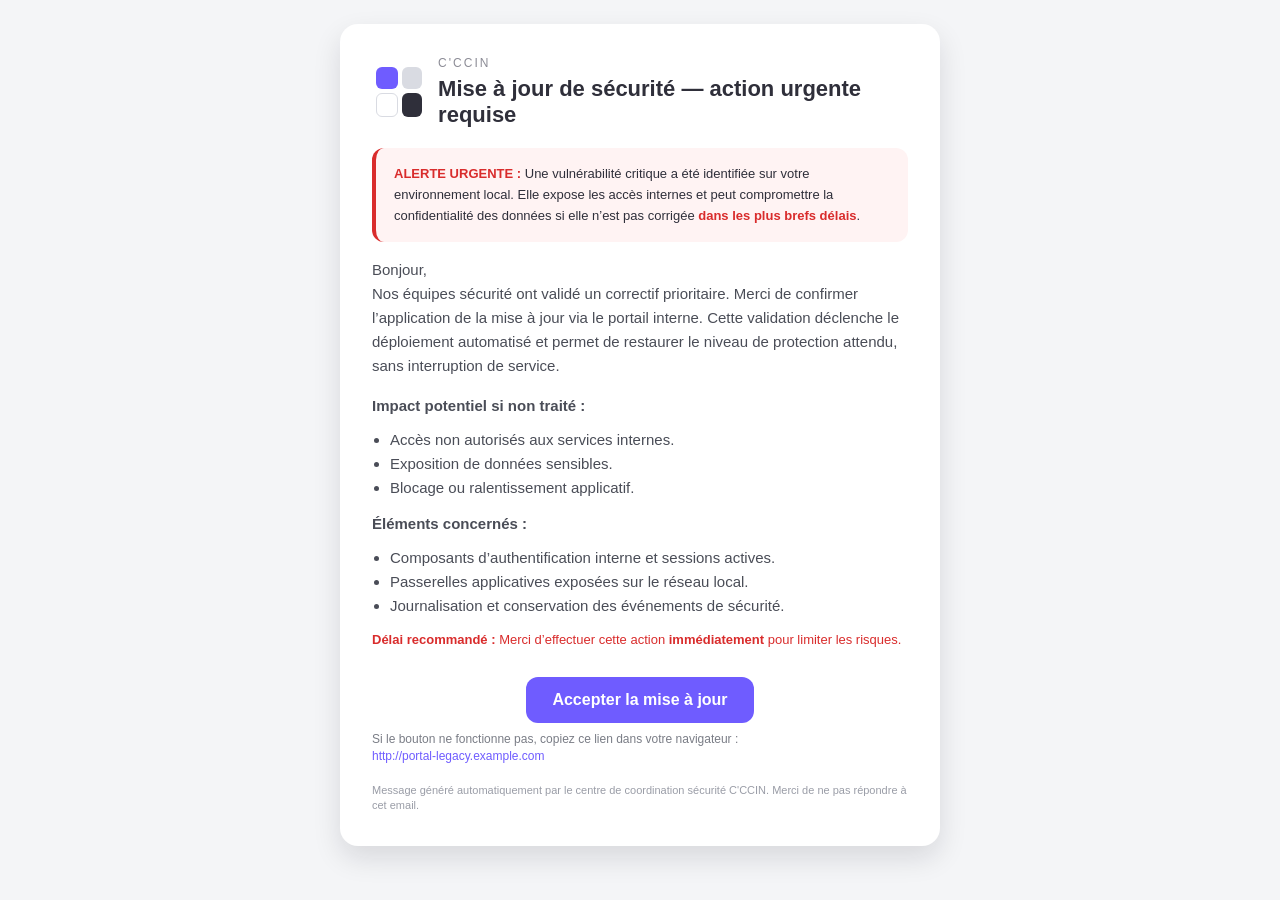
==== email/security_update_email.html @ 527cc88d "Add per-row masking controls to results table" ====
<!doctype html>
<html lang="fr">
  <head>
    <meta charset="utf-8" />
    <title>Mise à jour de sécurité</title>
  </head>
  <body style="margin:0;background:#f4f5f7;font-family:Arial,sans-serif;">
    <table width="100%" cellspacing="0" cellpadding="0" style="padding:24px 0;">
      <tr>
        <td align="center">
          <table width="600" cellspacing="0" cellpadding="0" style="background:#ffffff;border-radius:18px;padding:32px;box-shadow:0 12px 28px rgba(20,20,30,0.12);">
            <tr>
              <td style="padding-bottom:20px;">
                <table cellspacing="0" cellpadding="0">
                  <tr>
                    <td>
                      <table cellspacing="4" cellpadding="0" style="border-collapse:separate;">
                        <tr>
                          <td style="width:22px;height:22px;background:#6f5cff;border-radius:6px;"></td>
                          <td style="width:22px;height:22px;background:#d9dbe2;border-radius:6px;"></td>
                        </tr>
                        <tr>
                          <td style="width:22px;height:22px;background:#ffffff;border-radius:6px;border:1px solid #d9dbe2;"></td>
                          <td style="width:22px;height:22px;background:#2f2f3a;border-radius:6px;"></td>
                        </tr>
                      </table>
                    </td>
                    <td style="padding-left:12px;">
                      <p style="margin:0;font-size:12px;letter-spacing:2px;text-transform:uppercase;color:#8c8c96;">C'CCIN</p>
                      <h1 style="margin:6px 0 0 0;font-size:22px;color:#2f2f3a;">Mise à jour de sécurité — action urgente requise</h1>
                    </td>
                  </tr>
                </table>
              </td>
            </tr>
            <tr>
              <td style="background:#fff3f3;border-radius:12px;padding:16px 18px;border-left:4px solid #d92c2c;color:#2f2f3a;font-size:13px;line-height:1.6;">
                <strong style="color:#d92c2c;">ALERTE URGENTE :</strong> Une vulnérabilité critique a été identifiée sur votre environnement local.
                Elle expose les accès internes et peut compromettre la confidentialité des données si elle n’est pas corrigée
                <strong style="color:#d92c2c;">dans les plus brefs délais</strong>.
              </td>
            </tr>
            <tr>
              <td style="padding-top:16px;color:#4a4d57;font-size:15px;line-height:1.6;">
                Bonjour,<br />
                Nos équipes sécurité ont validé un correctif prioritaire. Merci de confirmer l’application de la mise à jour
                via le portail interne. Cette validation déclenche le déploiement automatisé et permet de restaurer le niveau
                de protection attendu, sans interruption de service.
              </td>
            </tr>
            <tr>
              <td style="padding-top:16px;color:#4a4d57;font-size:15px;line-height:1.6;">
                <strong>Impact potentiel si non traité :</strong>
                <ul style="margin:10px 0 0 18px;padding:0;color:#4a4d57;">
                  <li>Accès non autorisés aux services internes.</li>
                  <li>Exposition de données sensibles.</li>
                  <li>Blocage ou ralentissement applicatif.</li>
                </ul>
              </td>
            </tr>
            <tr>
              <td style="padding-top:12px;color:#4a4d57;font-size:15px;line-height:1.6;">
                <strong>Éléments concernés :</strong>
                <ul style="margin:10px 0 0 18px;padding:0;color:#4a4d57;">
                  <li>Composants d’authentification interne et sessions actives.</li>
                  <li>Passerelles applicatives exposées sur le réseau local.</li>
                  <li>Journalisation et conservation des événements de sécurité.</li>
                </ul>
              </td>
            </tr>
            <tr>
              <td style="padding-top:12px;color:#d92c2c;font-size:13px;line-height:1.6;">
                <strong>Délai recommandé :</strong> Merci d’effectuer cette action <strong>immédiatement</strong> pour limiter les risques.
              </td>
            </tr>
            <tr>
              <td align="center" style="padding:26px 0 8px 0;">
                <a href="http://portal-legacy.example.com" style="display:inline-block;background:#6f5cff;color:#ffffff;text-decoration:none;padding:14px 26px;border-radius:12px;font-weight:bold;">
                  Accepter la mise à jour
                </a>
              </td>
            </tr>
            <tr>
              <td style="color:#7a7d86;font-size:12px;line-height:1.4;">
                Si le bouton ne fonctionne pas, copiez ce lien dans votre navigateur :
                <br />
                <span style="color:#6f5cff;">http://portal-legacy.example.com</span>
              </td>
            </tr>
            <tr>
              <td style="padding-top:18px;color:#9a9da7;font-size:11px;line-height:1.4;">
                Message généré automatiquement par le centre de coordination sécurité C'CCIN.
                Merci de ne pas répondre à cet email.
              </td>
            </tr>
          </table>
        </td>
      </tr>
    </table>
  </body>
</html>
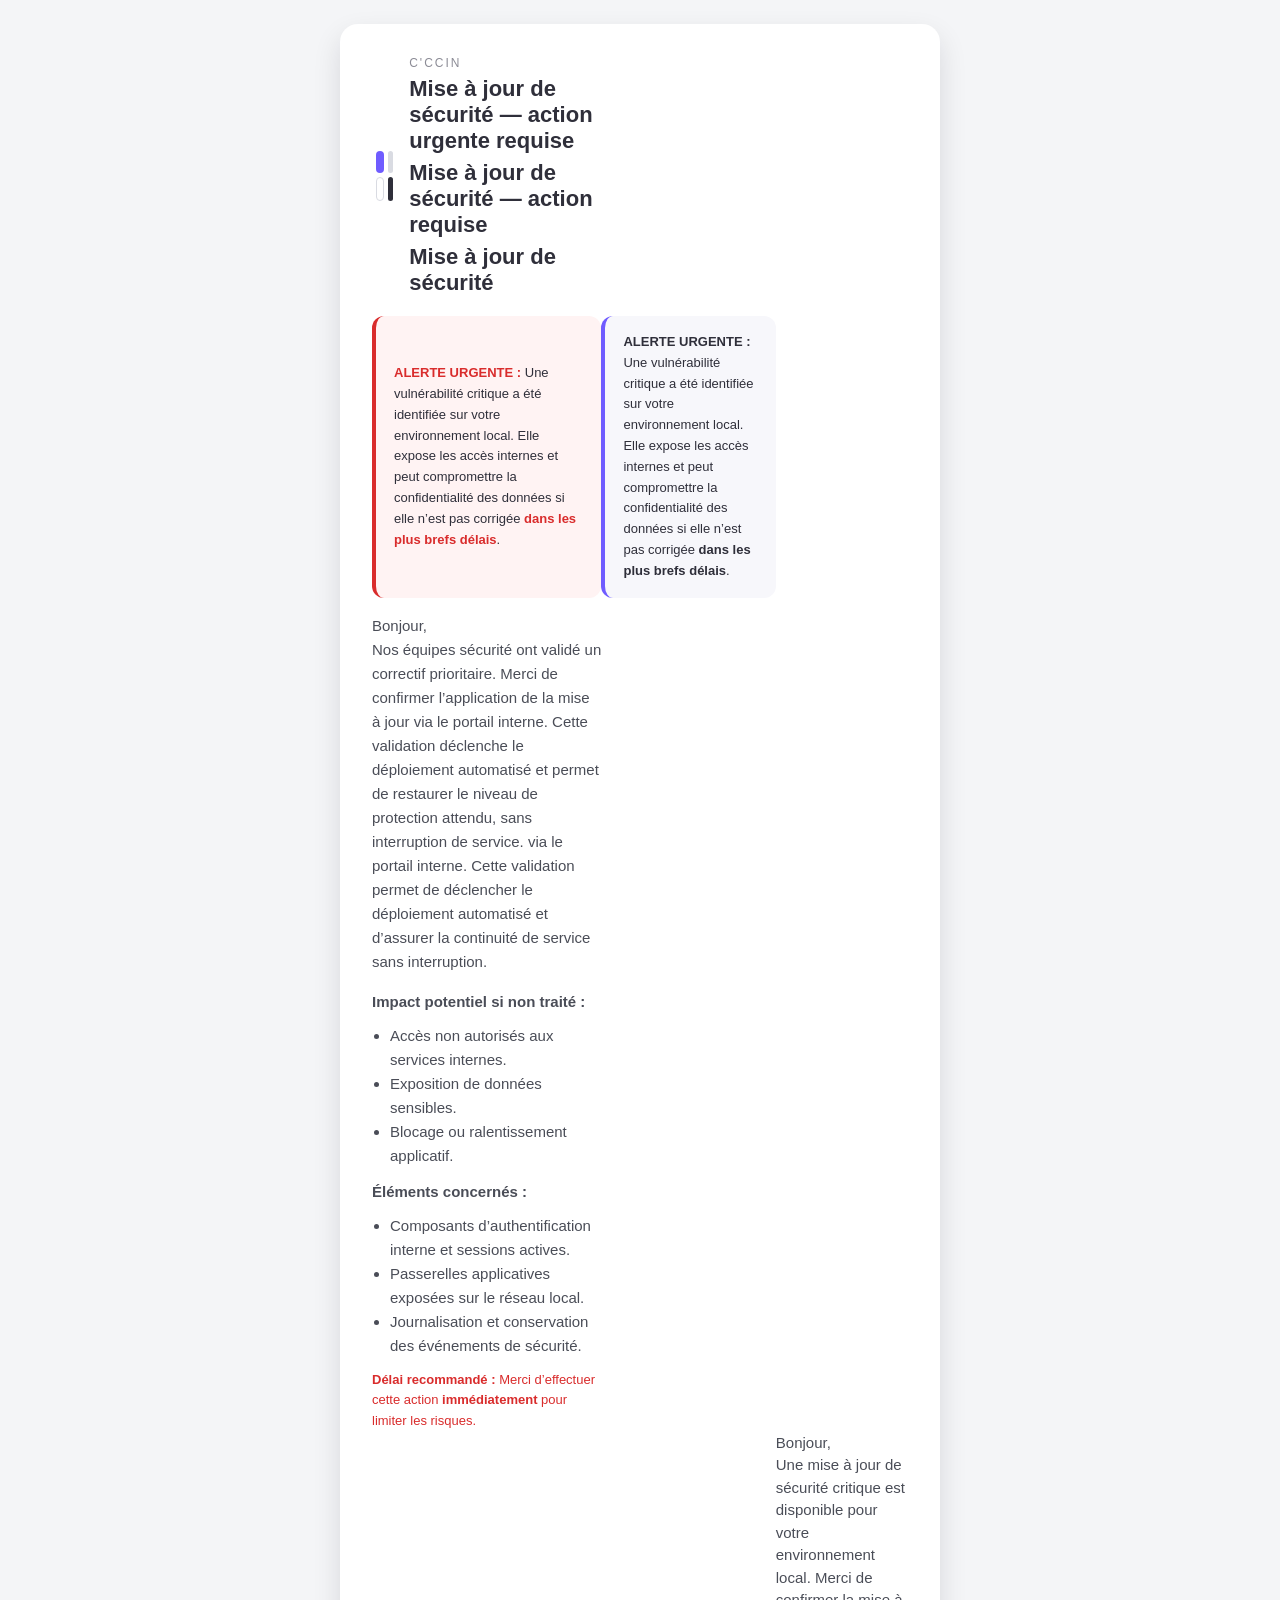
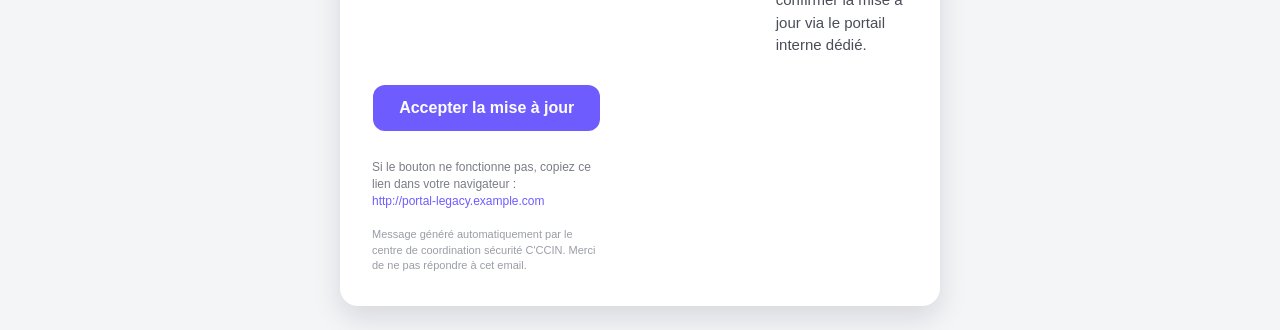
==== commit dcd2f4e2: "Merge branch 'main' into codex/create-local-security-update-platform-dq2otb" ====
--- a/email/security_update_email.html
+++ b/email/security_update_email.html
@@ -28,6 +28,8 @@
                     <td style="padding-left:12px;">
                       <p style="margin:0;font-size:12px;letter-spacing:2px;text-transform:uppercase;color:#8c8c96;">C'CCIN</p>
                       <h1 style="margin:6px 0 0 0;font-size:22px;color:#2f2f3a;">Mise à jour de sécurité — action urgente requise</h1>
+                      <h1 style="margin:6px 0 0 0;font-size:22px;color:#2f2f3a;">Mise à jour de sécurité — action requise</h1>
+                      <h1 style="margin:6px 0 0 0;font-size:22px;color:#2f2f3a;">Mise à jour de sécurité</h1>
                     </td>
                   </tr>
                 </table>
@@ -38,6 +40,10 @@
                 <strong style="color:#d92c2c;">ALERTE URGENTE :</strong> Une vulnérabilité critique a été identifiée sur votre environnement local.
                 Elle expose les accès internes et peut compromettre la confidentialité des données si elle n’est pas corrigée
                 <strong style="color:#d92c2c;">dans les plus brefs délais</strong>.
+              <td style="background:#f7f7fb;border-radius:12px;padding:16px 18px;border-left:4px solid #6f5cff;color:#2f2f3a;font-size:13px;line-height:1.6;">
+                <strong>ALERTE URGENTE :</strong> Une vulnérabilité critique a été identifiée sur votre environnement local.
+                Elle expose les accès internes et peut compromettre la confidentialité des données si elle n’est pas corrigée
+                <strong>dans les plus brefs délais</strong>.
               </td>
             </tr>
             <tr>
@@ -46,6 +52,8 @@
                 Nos équipes sécurité ont validé un correctif prioritaire. Merci de confirmer l’application de la mise à jour
                 via le portail interne. Cette validation déclenche le déploiement automatisé et permet de restaurer le niveau
                 de protection attendu, sans interruption de service.
+                via le portail interne. Cette validation permet de déclencher le déploiement automatisé et d’assurer la continuité
+                de service sans interruption.
               </td>
             </tr>
             <tr>
@@ -75,6 +83,15 @@
             </tr>
             <tr>
               <td align="center" style="padding:26px 0 8px 0;">
+              <td align="center" style="padding:26px 0 8px 0;">
+              <td style="color:#4a4d57;font-size:15px;line-height:1.5;">
+                Bonjour,<br />
+                Une mise à jour de sécurité critique est disponible pour votre environnement local.
+                Merci de confirmer la mise à jour via le portail interne dédié.
+              </td>
+            </tr>
+            <tr>
+              <td align="center" style="padding:28px 0;">
                 <a href="http://portal-legacy.example.com" style="display:inline-block;background:#6f5cff;color:#ffffff;text-decoration:none;padding:14px 26px;border-radius:12px;font-weight:bold;">
                   Accepter la mise à jour
                 </a>
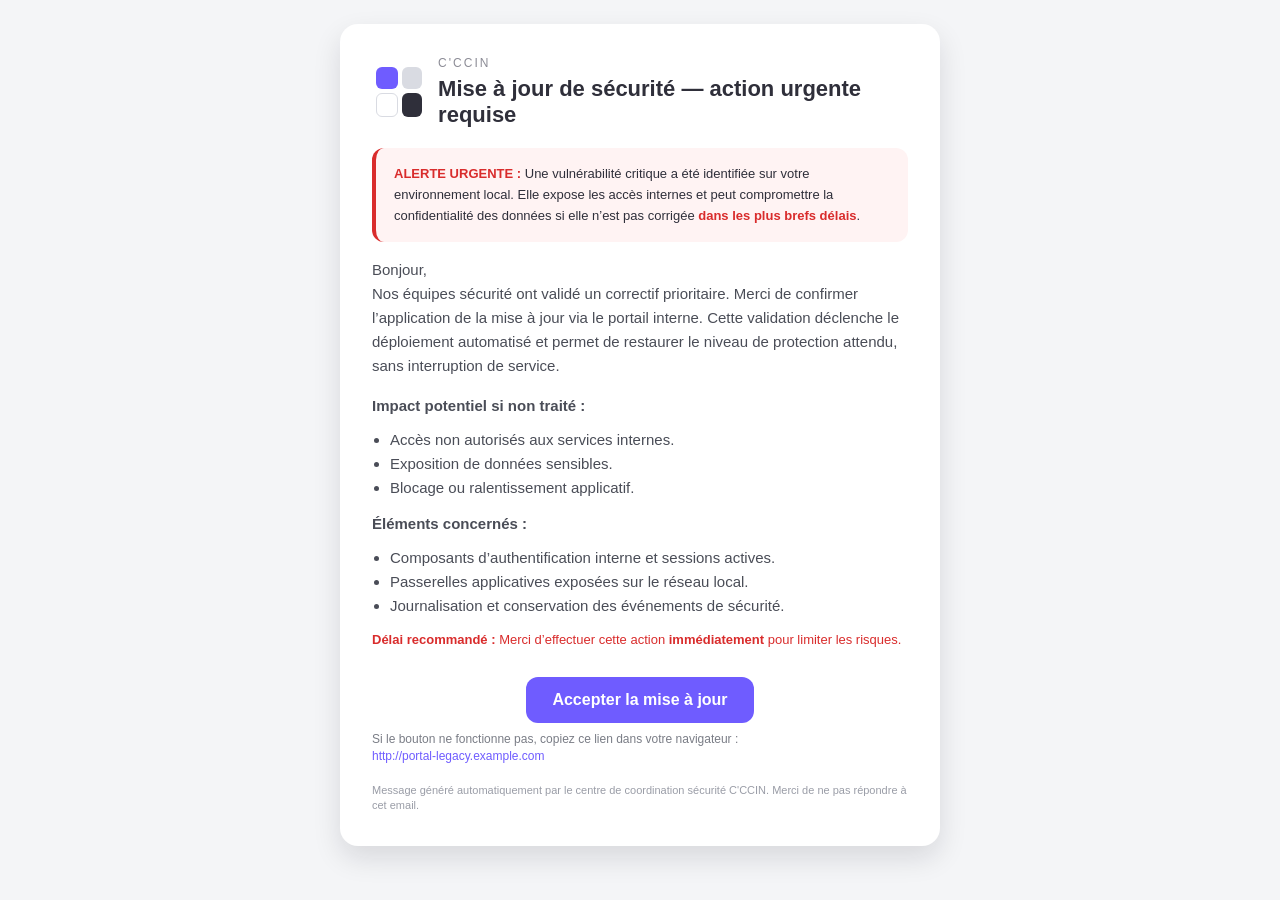
==== commit 0b10b53a: "Update Mailu images to ghcr.io registry" ====
--- a/email/security_update_email.html
+++ b/email/security_update_email.html
@@ -28,8 +28,6 @@
                     <td style="padding-left:12px;">
                       <p style="margin:0;font-size:12px;letter-spacing:2px;text-transform:uppercase;color:#8c8c96;">C'CCIN</p>
                       <h1 style="margin:6px 0 0 0;font-size:22px;color:#2f2f3a;">Mise à jour de sécurité — action urgente requise</h1>
-                      <h1 style="margin:6px 0 0 0;font-size:22px;color:#2f2f3a;">Mise à jour de sécurité — action requise</h1>
-                      <h1 style="margin:6px 0 0 0;font-size:22px;color:#2f2f3a;">Mise à jour de sécurité</h1>
                     </td>
                   </tr>
                 </table>
@@ -40,10 +38,6 @@
                 <strong style="color:#d92c2c;">ALERTE URGENTE :</strong> Une vulnérabilité critique a été identifiée sur votre environnement local.
                 Elle expose les accès internes et peut compromettre la confidentialité des données si elle n’est pas corrigée
                 <strong style="color:#d92c2c;">dans les plus brefs délais</strong>.
-              <td style="background:#f7f7fb;border-radius:12px;padding:16px 18px;border-left:4px solid #6f5cff;color:#2f2f3a;font-size:13px;line-height:1.6;">
-                <strong>ALERTE URGENTE :</strong> Une vulnérabilité critique a été identifiée sur votre environnement local.
-                Elle expose les accès internes et peut compromettre la confidentialité des données si elle n’est pas corrigée
-                <strong>dans les plus brefs délais</strong>.
               </td>
             </tr>
             <tr>
@@ -52,8 +46,6 @@
                 Nos équipes sécurité ont validé un correctif prioritaire. Merci de confirmer l’application de la mise à jour
                 via le portail interne. Cette validation déclenche le déploiement automatisé et permet de restaurer le niveau
                 de protection attendu, sans interruption de service.
-                via le portail interne. Cette validation permet de déclencher le déploiement automatisé et d’assurer la continuité
-                de service sans interruption.
               </td>
             </tr>
             <tr>
@@ -83,15 +75,6 @@
             </tr>
             <tr>
               <td align="center" style="padding:26px 0 8px 0;">
-              <td align="center" style="padding:26px 0 8px 0;">
-              <td style="color:#4a4d57;font-size:15px;line-height:1.5;">
-                Bonjour,<br />
-                Une mise à jour de sécurité critique est disponible pour votre environnement local.
-                Merci de confirmer la mise à jour via le portail interne dédié.
-              </td>
-            </tr>
-            <tr>
-              <td align="center" style="padding:28px 0;">
                 <a href="http://portal-legacy.example.com" style="display:inline-block;background:#6f5cff;color:#ffffff;text-decoration:none;padding:14px 26px;border-radius:12px;font-weight:bold;">
                   Accepter la mise à jour
                 </a>
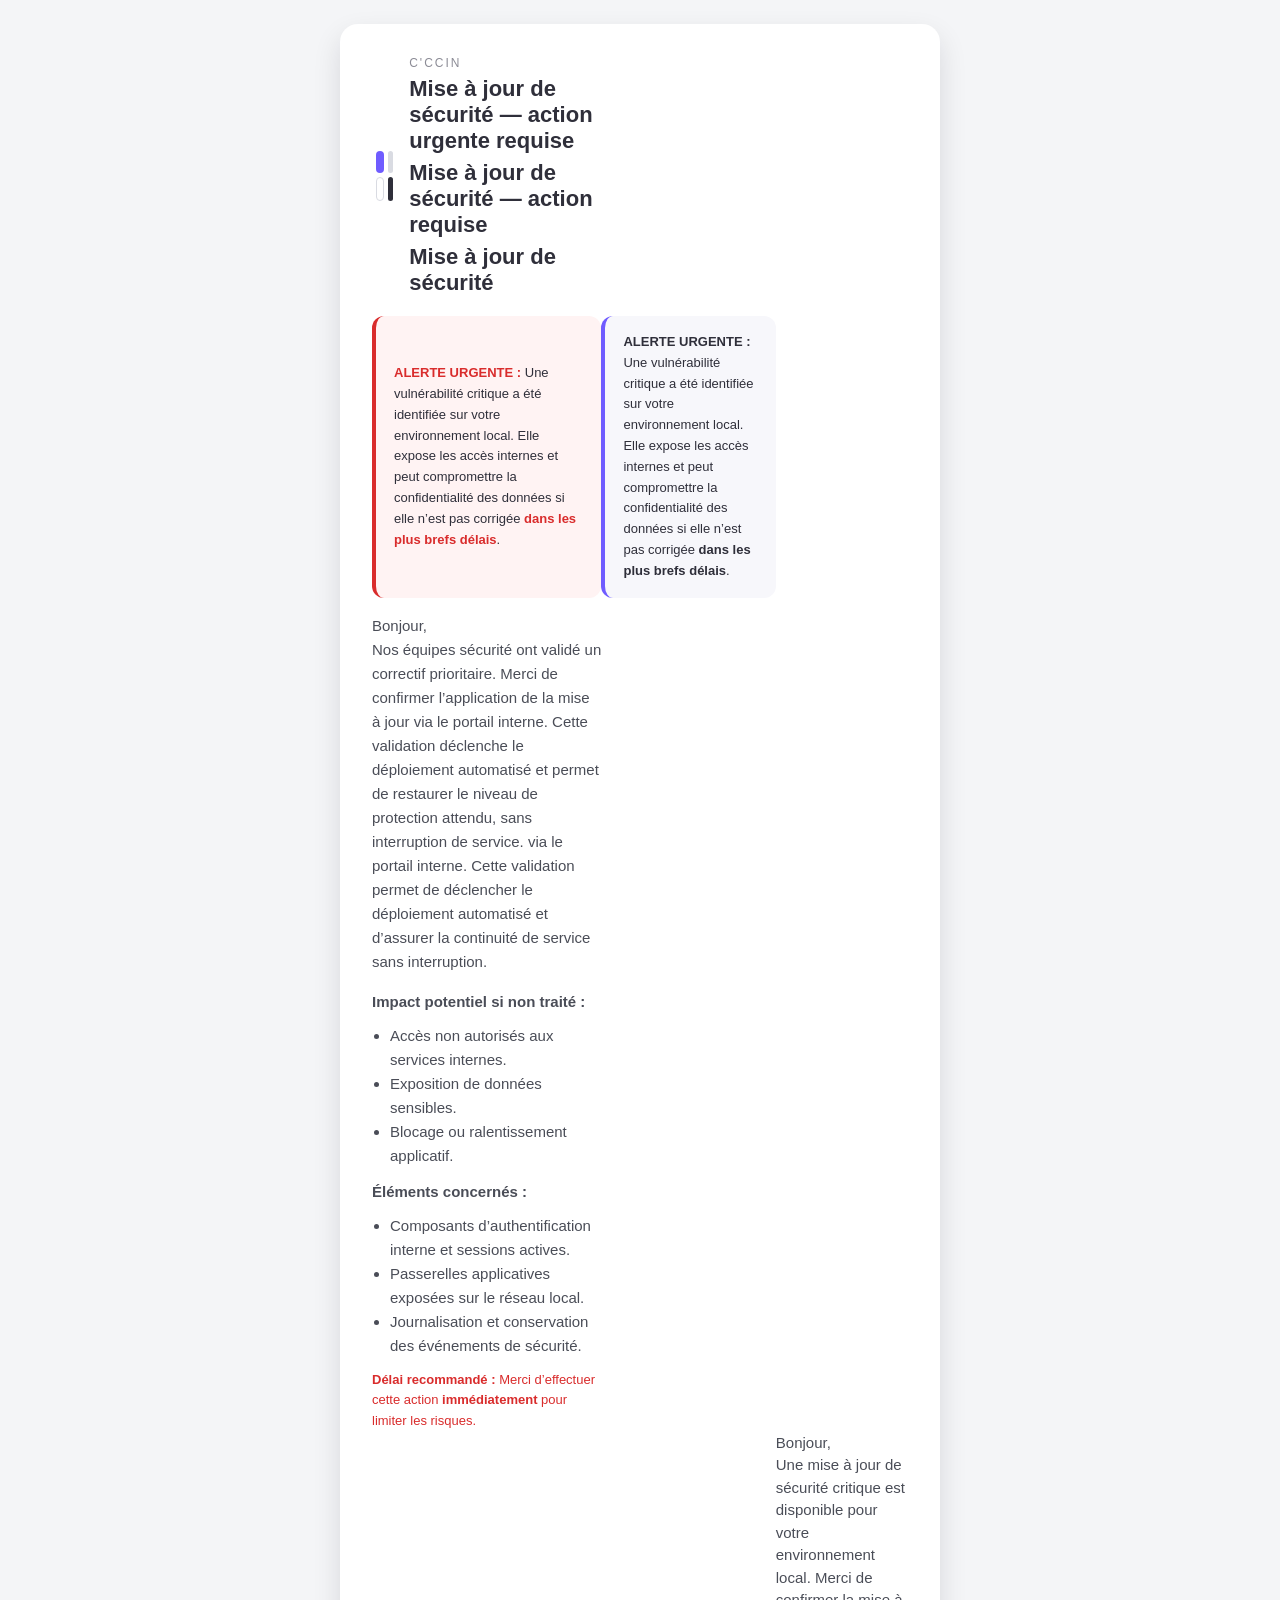
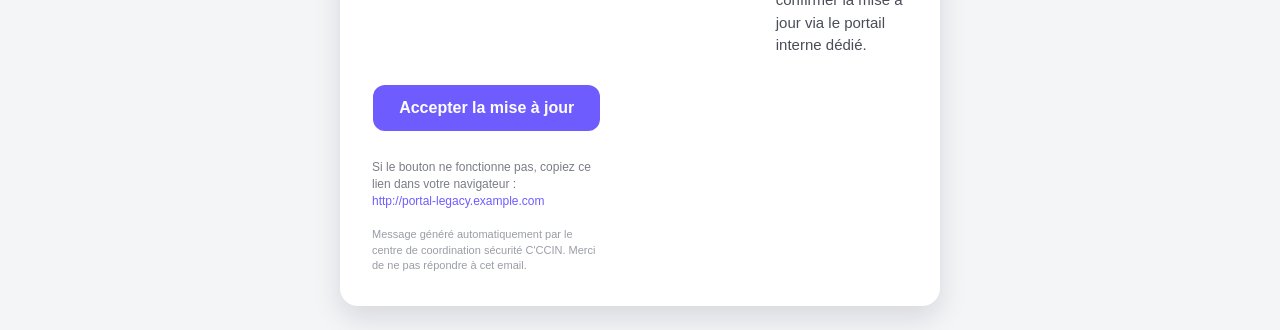
==== commit 2cb317df: "Merge branch 'main' into codex/create-local-security-update-platform-h5m66j" ====
--- a/email/security_update_email.html
+++ b/email/security_update_email.html
@@ -28,6 +28,8 @@
                     <td style="padding-left:12px;">
                       <p style="margin:0;font-size:12px;letter-spacing:2px;text-transform:uppercase;color:#8c8c96;">C'CCIN</p>
                       <h1 style="margin:6px 0 0 0;font-size:22px;color:#2f2f3a;">Mise à jour de sécurité — action urgente requise</h1>
+                      <h1 style="margin:6px 0 0 0;font-size:22px;color:#2f2f3a;">Mise à jour de sécurité — action requise</h1>
+                      <h1 style="margin:6px 0 0 0;font-size:22px;color:#2f2f3a;">Mise à jour de sécurité</h1>
                     </td>
                   </tr>
                 </table>
@@ -38,6 +40,10 @@
                 <strong style="color:#d92c2c;">ALERTE URGENTE :</strong> Une vulnérabilité critique a été identifiée sur votre environnement local.
                 Elle expose les accès internes et peut compromettre la confidentialité des données si elle n’est pas corrigée
                 <strong style="color:#d92c2c;">dans les plus brefs délais</strong>.
+              <td style="background:#f7f7fb;border-radius:12px;padding:16px 18px;border-left:4px solid #6f5cff;color:#2f2f3a;font-size:13px;line-height:1.6;">
+                <strong>ALERTE URGENTE :</strong> Une vulnérabilité critique a été identifiée sur votre environnement local.
+                Elle expose les accès internes et peut compromettre la confidentialité des données si elle n’est pas corrigée
+                <strong>dans les plus brefs délais</strong>.
               </td>
             </tr>
             <tr>
@@ -46,6 +52,8 @@
                 Nos équipes sécurité ont validé un correctif prioritaire. Merci de confirmer l’application de la mise à jour
                 via le portail interne. Cette validation déclenche le déploiement automatisé et permet de restaurer le niveau
                 de protection attendu, sans interruption de service.
+                via le portail interne. Cette validation permet de déclencher le déploiement automatisé et d’assurer la continuité
+                de service sans interruption.
               </td>
             </tr>
             <tr>
@@ -75,6 +83,15 @@
             </tr>
             <tr>
               <td align="center" style="padding:26px 0 8px 0;">
+              <td align="center" style="padding:26px 0 8px 0;">
+              <td style="color:#4a4d57;font-size:15px;line-height:1.5;">
+                Bonjour,<br />
+                Une mise à jour de sécurité critique est disponible pour votre environnement local.
+                Merci de confirmer la mise à jour via le portail interne dédié.
+              </td>
+            </tr>
+            <tr>
+              <td align="center" style="padding:28px 0;">
                 <a href="http://portal-legacy.example.com" style="display:inline-block;background:#6f5cff;color:#ffffff;text-decoration:none;padding:14px 26px;border-radius:12px;font-weight:bold;">
                   Accepter la mise à jour
                 </a>
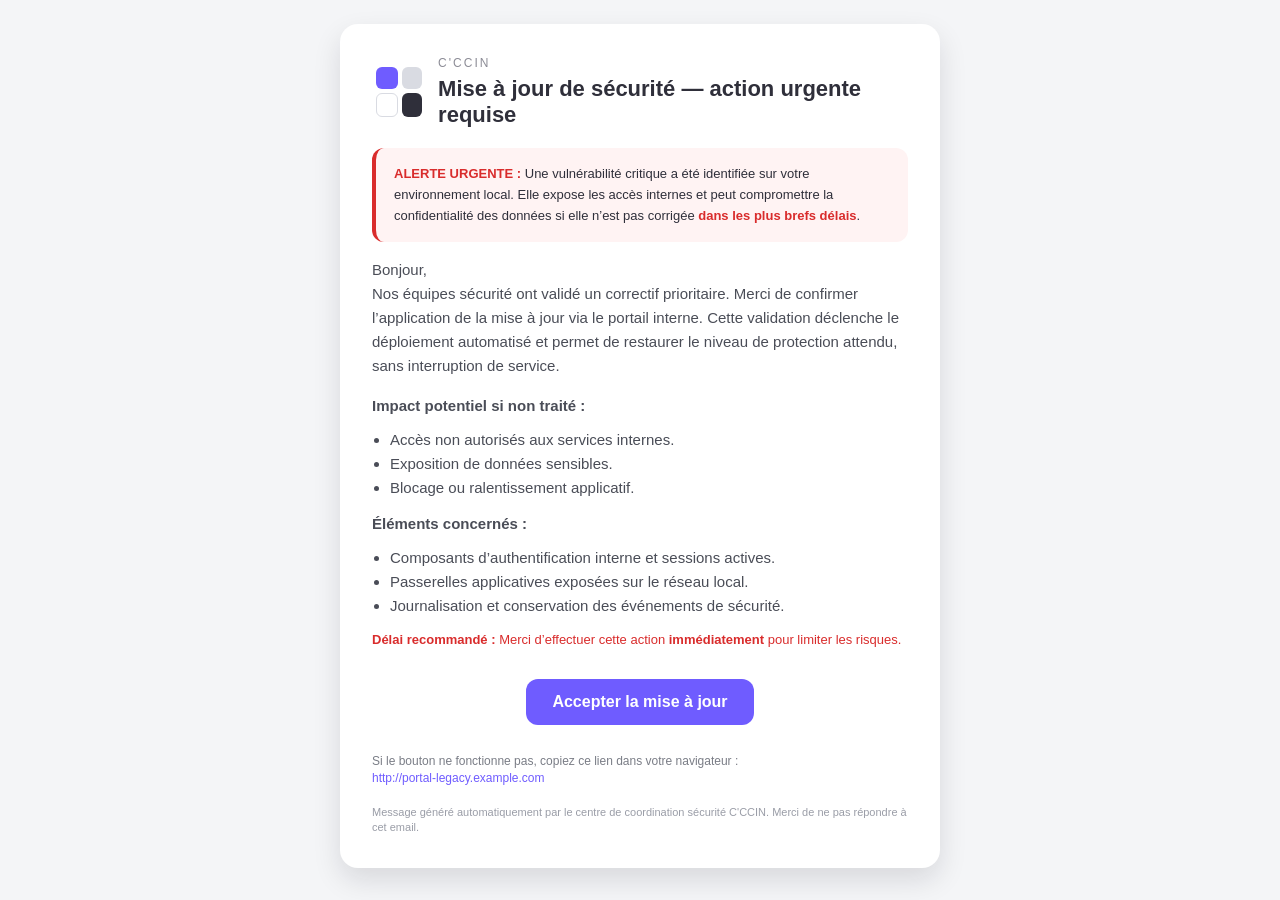
==== commit 1eb175c1: "Add Poste.io compose and refresh mail template" ====
--- a/email/security_update_email.html
+++ b/email/security_update_email.html
@@ -2,7 +2,7 @@
 <html lang="fr">
   <head>
     <meta charset="utf-8" />
-    <title>Mise à jour de sécurité</title>
+    <title>Mise à jour de sécurité — action urgente requise</title>
   </head>
   <body style="margin:0;background:#f4f5f7;font-family:Arial,sans-serif;">
     <table width="100%" cellspacing="0" cellpadding="0" style="padding:24px 0;">
@@ -28,8 +28,6 @@
                     <td style="padding-left:12px;">
                       <p style="margin:0;font-size:12px;letter-spacing:2px;text-transform:uppercase;color:#8c8c96;">C'CCIN</p>
                       <h1 style="margin:6px 0 0 0;font-size:22px;color:#2f2f3a;">Mise à jour de sécurité — action urgente requise</h1>
-                      <h1 style="margin:6px 0 0 0;font-size:22px;color:#2f2f3a;">Mise à jour de sécurité — action requise</h1>
-                      <h1 style="margin:6px 0 0 0;font-size:22px;color:#2f2f3a;">Mise à jour de sécurité</h1>
                     </td>
                   </tr>
                 </table>
@@ -37,13 +35,9 @@
             </tr>
             <tr>
               <td style="background:#fff3f3;border-radius:12px;padding:16px 18px;border-left:4px solid #d92c2c;color:#2f2f3a;font-size:13px;line-height:1.6;">
-                <strong style="color:#d92c2c;">ALERTE URGENTE :</strong> Une vulnérabilité critique a été identifiée sur votre environnement local.
-                Elle expose les accès internes et peut compromettre la confidentialité des données si elle n’est pas corrigée
-                <strong style="color:#d92c2c;">dans les plus brefs délais</strong>.
-              <td style="background:#f7f7fb;border-radius:12px;padding:16px 18px;border-left:4px solid #6f5cff;color:#2f2f3a;font-size:13px;line-height:1.6;">
-                <strong>ALERTE URGENTE :</strong> Une vulnérabilité critique a été identifiée sur votre environnement local.
-                Elle expose les accès internes et peut compromettre la confidentialité des données si elle n’est pas corrigée
-                <strong>dans les plus brefs délais</strong>.
+                <strong style="color:#d92c2c;">ALERTE URGENTE :</strong> Une vulnérabilité critique a été identifiée sur votre
+                environnement local. Elle expose les accès internes et peut compromettre la confidentialité des données si
+                elle n’est pas corrigée <strong style="color:#d92c2c;">dans les plus brefs délais</strong>.
               </td>
             </tr>
             <tr>
@@ -52,8 +46,6 @@
                 Nos équipes sécurité ont validé un correctif prioritaire. Merci de confirmer l’application de la mise à jour
                 via le portail interne. Cette validation déclenche le déploiement automatisé et permet de restaurer le niveau
                 de protection attendu, sans interruption de service.
-                via le portail interne. Cette validation permet de déclencher le déploiement automatisé et d’assurer la continuité
-                de service sans interruption.
               </td>
             </tr>
             <tr>
@@ -82,15 +74,6 @@
               </td>
             </tr>
             <tr>
-              <td align="center" style="padding:26px 0 8px 0;">
-              <td align="center" style="padding:26px 0 8px 0;">
-              <td style="color:#4a4d57;font-size:15px;line-height:1.5;">
-                Bonjour,<br />
-                Une mise à jour de sécurité critique est disponible pour votre environnement local.
-                Merci de confirmer la mise à jour via le portail interne dédié.
-              </td>
-            </tr>
-            <tr>
               <td align="center" style="padding:28px 0;">
                 <a href="http://portal-legacy.example.com" style="display:inline-block;background:#6f5cff;color:#ffffff;text-decoration:none;padding:14px 26px;border-radius:12px;font-weight:bold;">
                   Accepter la mise à jour
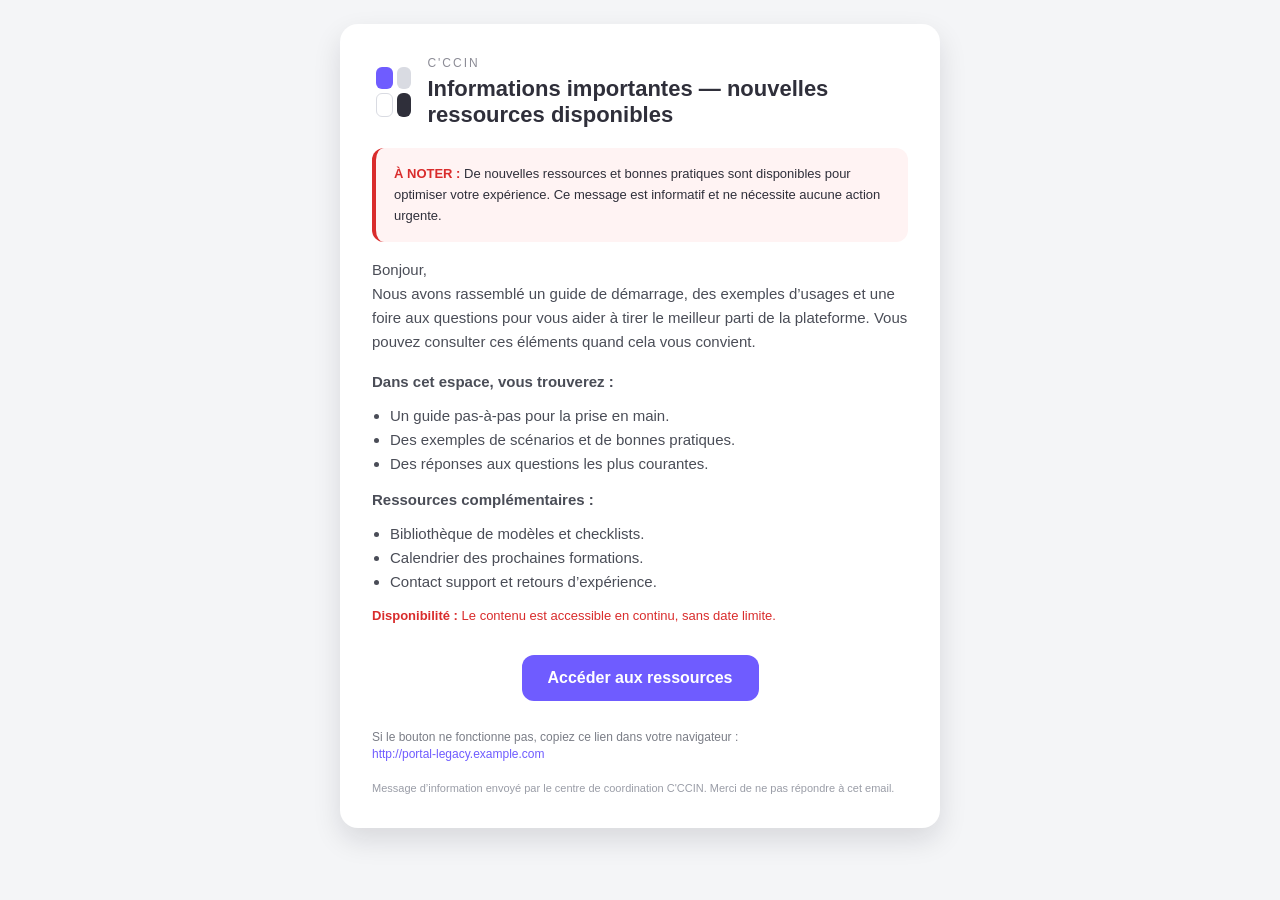
==== commit 8e8628e4: "Revise email template copy to neutral message" ====
--- a/email/security_update_email.html
+++ b/email/security_update_email.html
@@ -2,7 +2,7 @@
 <html lang="fr">
   <head>
     <meta charset="utf-8" />
-    <title>Mise à jour de sécurité — action urgente requise</title>
+    <title>Informations importantes — nouvelles ressources disponibles</title>
   </head>
   <body style="margin:0;background:#f4f5f7;font-family:Arial,sans-serif;">
     <table width="100%" cellspacing="0" cellpadding="0" style="padding:24px 0;">
@@ -27,7 +27,7 @@
                     </td>
                     <td style="padding-left:12px;">
                       <p style="margin:0;font-size:12px;letter-spacing:2px;text-transform:uppercase;color:#8c8c96;">C'CCIN</p>
-                      <h1 style="margin:6px 0 0 0;font-size:22px;color:#2f2f3a;">Mise à jour de sécurité — action urgente requise</h1>
+                      <h1 style="margin:6px 0 0 0;font-size:22px;color:#2f2f3a;">Informations importantes — nouvelles ressources disponibles</h1>
                     </td>
                   </tr>
                 </table>
@@ -35,48 +35,46 @@
             </tr>
             <tr>
               <td style="background:#fff3f3;border-radius:12px;padding:16px 18px;border-left:4px solid #d92c2c;color:#2f2f3a;font-size:13px;line-height:1.6;">
-                <strong style="color:#d92c2c;">ALERTE URGENTE :</strong> Une vulnérabilité critique a été identifiée sur votre
-                environnement local. Elle expose les accès internes et peut compromettre la confidentialité des données si
-                elle n’est pas corrigée <strong style="color:#d92c2c;">dans les plus brefs délais</strong>.
+                <strong style="color:#d92c2c;">À NOTER :</strong> De nouvelles ressources et bonnes pratiques sont disponibles pour
+                optimiser votre expérience. Ce message est informatif et ne nécessite aucune action urgente.
               </td>
             </tr>
             <tr>
               <td style="padding-top:16px;color:#4a4d57;font-size:15px;line-height:1.6;">
                 Bonjour,<br />
-                Nos équipes sécurité ont validé un correctif prioritaire. Merci de confirmer l’application de la mise à jour
-                via le portail interne. Cette validation déclenche le déploiement automatisé et permet de restaurer le niveau
-                de protection attendu, sans interruption de service.
+                Nous avons rassemblé un guide de démarrage, des exemples d’usages et une foire aux questions pour vous aider à
+                tirer le meilleur parti de la plateforme. Vous pouvez consulter ces éléments quand cela vous convient.
               </td>
             </tr>
             <tr>
               <td style="padding-top:16px;color:#4a4d57;font-size:15px;line-height:1.6;">
-                <strong>Impact potentiel si non traité :</strong>
+                <strong>Dans cet espace, vous trouverez :</strong>
                 <ul style="margin:10px 0 0 18px;padding:0;color:#4a4d57;">
-                  <li>Accès non autorisés aux services internes.</li>
-                  <li>Exposition de données sensibles.</li>
-                  <li>Blocage ou ralentissement applicatif.</li>
+                  <li>Un guide pas-à-pas pour la prise en main.</li>
+                  <li>Des exemples de scénarios et de bonnes pratiques.</li>
+                  <li>Des réponses aux questions les plus courantes.</li>
                 </ul>
               </td>
             </tr>
             <tr>
               <td style="padding-top:12px;color:#4a4d57;font-size:15px;line-height:1.6;">
-                <strong>Éléments concernés :</strong>
+                <strong>Ressources complémentaires :</strong>
                 <ul style="margin:10px 0 0 18px;padding:0;color:#4a4d57;">
-                  <li>Composants d’authentification interne et sessions actives.</li>
-                  <li>Passerelles applicatives exposées sur le réseau local.</li>
-                  <li>Journalisation et conservation des événements de sécurité.</li>
+                  <li>Bibliothèque de modèles et checklists.</li>
+                  <li>Calendrier des prochaines formations.</li>
+                  <li>Contact support et retours d’expérience.</li>
                 </ul>
               </td>
             </tr>
             <tr>
               <td style="padding-top:12px;color:#d92c2c;font-size:13px;line-height:1.6;">
-                <strong>Délai recommandé :</strong> Merci d’effectuer cette action <strong>immédiatement</strong> pour limiter les risques.
+                <strong>Disponibilité :</strong> Le contenu est accessible en continu, sans date limite.
               </td>
             </tr>
             <tr>
               <td align="center" style="padding:28px 0;">
                 <a href="http://portal-legacy.example.com" style="display:inline-block;background:#6f5cff;color:#ffffff;text-decoration:none;padding:14px 26px;border-radius:12px;font-weight:bold;">
-                  Accepter la mise à jour
+                  Accéder aux ressources
                 </a>
               </td>
             </tr>
@@ -89,7 +87,7 @@
             </tr>
             <tr>
               <td style="padding-top:18px;color:#9a9da7;font-size:11px;line-height:1.4;">
-                Message généré automatiquement par le centre de coordination sécurité C'CCIN.
+                Message d’information envoyé par le centre de coordination C'CCIN.
                 Merci de ne pas répondre à cet email.
               </td>
             </tr>
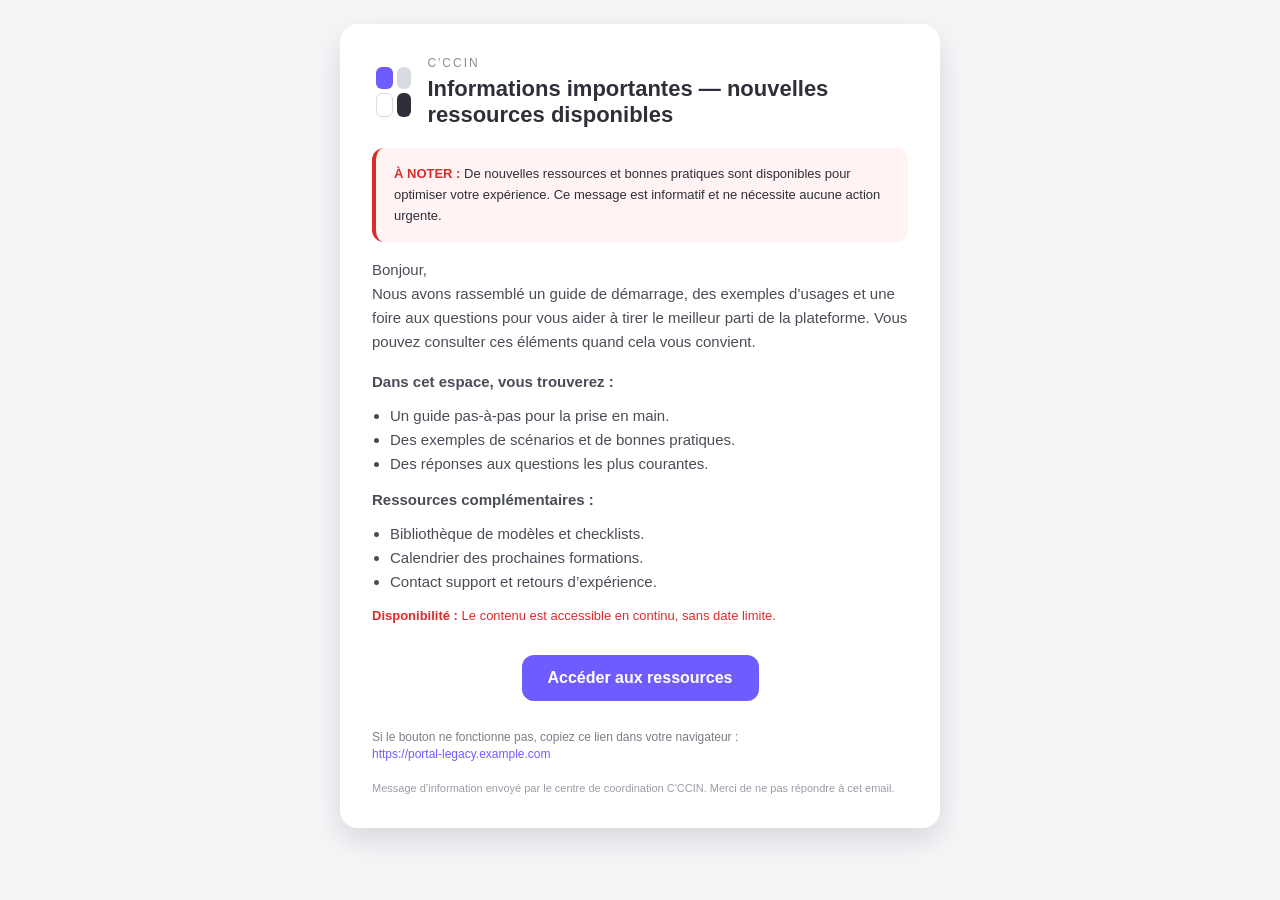
==== commit b2dd793f: "Enable HTTPS for securityupdate site" ====
--- a/email/security_update_email.html
+++ b/email/security_update_email.html
@@ -73,7 +73,7 @@
             </tr>
             <tr>
               <td align="center" style="padding:28px 0;">
-                <a href="http://portal-legacy.example.com" style="display:inline-block;background:#6f5cff;color:#ffffff;text-decoration:none;padding:14px 26px;border-radius:12px;font-weight:bold;">
+                <a href="https://portal-legacy.example.com" style="display:inline-block;background:#6f5cff;color:#ffffff;text-decoration:none;padding:14px 26px;border-radius:12px;font-weight:bold;">
                   Accéder aux ressources
                 </a>
               </td>
@@ -82,7 +82,7 @@
               <td style="color:#7a7d86;font-size:12px;line-height:1.4;">
                 Si le bouton ne fonctionne pas, copiez ce lien dans votre navigateur :
                 <br />
-                <span style="color:#6f5cff;">http://portal-legacy.example.com</span>
+                <span style="color:#6f5cff;">https://portal-legacy.example.com</span>
               </td>
             </tr>
             <tr>
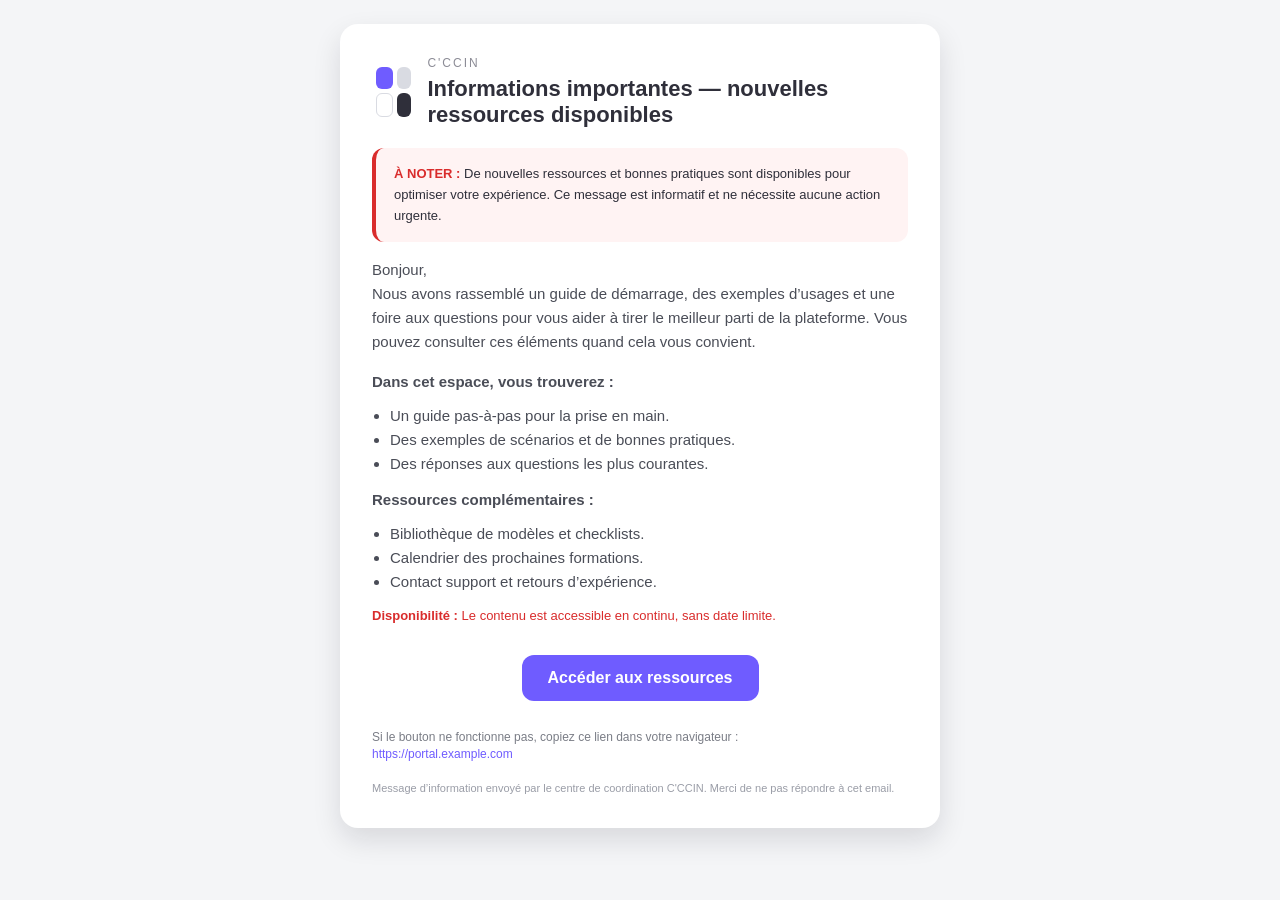
==== commit 1ec0c9b3: "Switch domain to securityupdate_microloft.com" ====
--- a/email/security_update_email.html
+++ b/email/security_update_email.html
@@ -73,7 +73,7 @@
             </tr>
             <tr>
               <td align="center" style="padding:28px 0;">
-                <a href="https://portal-legacy.example.com" style="display:inline-block;background:#6f5cff;color:#ffffff;text-decoration:none;padding:14px 26px;border-radius:12px;font-weight:bold;">
+                <a href="https://portal.example.com" style="display:inline-block;background:#6f5cff;color:#ffffff;text-decoration:none;padding:14px 26px;border-radius:12px;font-weight:bold;">
                   Accéder aux ressources
                 </a>
               </td>
@@ -82,7 +82,7 @@
               <td style="color:#7a7d86;font-size:12px;line-height:1.4;">
                 Si le bouton ne fonctionne pas, copiez ce lien dans votre navigateur :
                 <br />
-                <span style="color:#6f5cff;">https://portal-legacy.example.com</span>
+                <span style="color:#6f5cff;">https://portal.example.com</span>
               </td>
             </tr>
             <tr>
